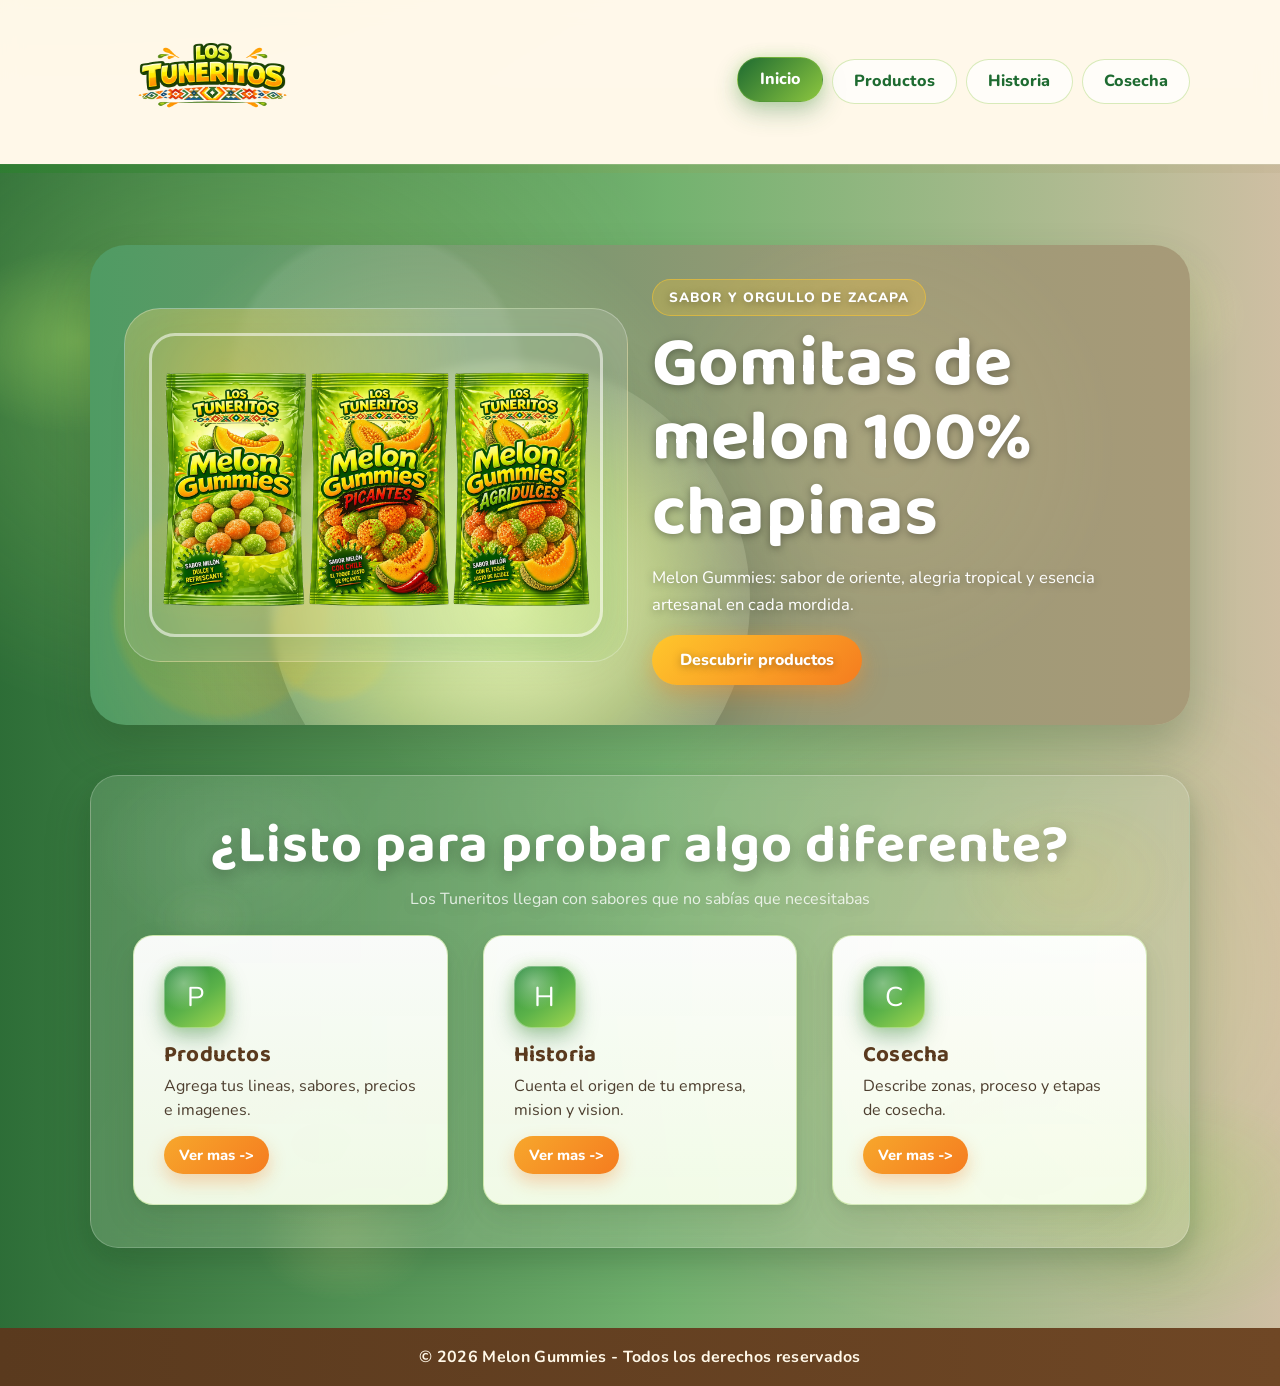
==== PAGINA-PROCESO/INDEX.HTML @ b5bd54cd "Los Tunerito" ====
﻿<!DOCTYPE html>
<html lang="es">
<head>
<meta charset="UTF-8">
<meta name="viewport" content="width=device-width, initial-scale=1.0">
<title>Los Tuneritos | Inicio</title>
<link rel="icon" type="image/png" href="logo.png">
<link rel="preconnect" href="https://fonts.googleapis.com">
<link rel="preconnect" href="https://fonts.gstatic.com" crossorigin>
<link href="https://fonts.googleapis.com/css2?family=Baloo+2:wght@600;700;800&family=Nunito:wght@400;600;700;800&display=swap" rel="stylesheet">
<link rel="stylesheet" href="style.css">
</head>
<body>
<header>
  <div class="container nav">
    <a class="logo-btn" href="INDEX.HTML" aria-label="Ir al inicio">
      <img src="logo.png" alt="Logo Los Tuneritos">
    </a>

    <nav class="menu" aria-label="Navegacion principal">
      <a class="is-active" href="INDEX.HTML">Inicio</a>
      <a href="PRODUCTOS.HTML">Productos</a>
      <a href="HISTORIA.HTML">Historia</a>
      <a href="COSECHA.HTML">Cosecha</a>
    </nav>
  </div>
</header>

<section class="page active" id="inicio">
  <div class="container">
    <div class="hero">
      <div class="hero-img">
        <img src="productosunidos.png" alt="Presentacion del producto">
      </div>

      <div class="hero-content">
        <span class="tagline">Sabor y orgullo de Zacapa</span>
        <h1>Gomitas de melon 100% chapinas</h1>
        <p>Melon Gummies: sabor de oriente, alegria tropical y esencia artesanal en cada mordida.</p>
        <a class="btn" href="PRODUCTOS.HTML">Descubrir productos</a>
      </div>
    </div>

    <div class="quick-wrap">
      <h2 class="quick-title">¿Listo para probar algo diferente?</h2>
      <p class="quick-subtitle">Los Tuneritos llegan con sabores que no sabías que necesitabas</p>

      <div class="quick-grid">
        <a class="quick-card" href="PRODUCTOS.HTML" aria-label="Ir a productos">
          <div class="quick-icon">P</div>
          <h3>Productos</h3>
          <p>Agrega tus lineas, sabores, precios e imagenes.</p>
          <span class="mini-link">Ver mas -></span>
        </a>

        <a class="quick-card" href="HISTORIA.HTML" aria-label="Ir a historia">
          <div class="quick-icon">H</div>
          <h3>Historia</h3>
          <p>Cuenta el origen de tu empresa, mision y vision.</p>
          <span class="mini-link">Ver mas -></span>
        </a>

        <a class="quick-card" href="COSECHA.HTML" aria-label="Ir a cosecha">
          <div class="quick-icon">C</div>
          <h3>Cosecha</h3>
          <p>Describe zonas, proceso y etapas de cosecha.</p>
          <span class="mini-link">Ver mas -></span>
        </a>
      </div>
    </div>
  </div>
</section>

<footer>
  <p>© 2026 Melon Gummies - Todos los derechos reservados</p>
</footer>
<script src="script.js" defer></script>
</body>
</html>
---- PAGINA-PROCESO/style.css ----
* {
  margin: 0;
  padding: 0;
  box-sizing: border-box;
}

:root {
  --verde-melon: #1E6B31;
  --verde-limon: #8CC63F;
  --amarillo-frutal: #FFC72C;
  --naranja-vibrante: #F57C1F;
  --cafe-zacapa: #5A3A1E;
  --crema-calido: #FFF8E8;
  --verde-suave: #D9F2C1;
  --rojo-frutal: #E94E3C;
  --blanco: #FFFFFF;
  --texto-principal: #2F261C;
  --sombra-soft: 0 16px 40px rgba(30, 107, 49, 0.16);
  --sombra-card: 0 10px 24px rgba(90, 58, 30, 0.14);
}

html {
  scroll-behavior: smooth;
}

body {
  min-height: 100vh;
  font-family: "Nunito", "Trebuchet MS", sans-serif;
  color: var(--texto-principal);
  transition: opacity 0.2s ease, transform 0.2s ease;
  background:
    radial-gradient(1200px 500px at 5% -10%, rgba(140, 198, 63, 0.20), transparent 55%),
    radial-gradient(1100px 500px at 95% -20%, rgba(245, 124, 31, 0.20), transparent 55%),
    linear-gradient(180deg, #fffef9 0%, var(--crema-calido) 65%, #fff 100%);
}

body.page-leave {
  opacity: 0.8;
  transform: translateY(5px);
}

.container {
  width: min(1100px, 92%);
  margin: auto;
}

header {
  --scroll-shrink: 0;
  --logo-max: 166px;
  --logo-min: 148px;
  --nav-max: 152px;
  --nav-min: 138px;
  --line-max: 10px;
  --line-min: 7px;
  position: sticky;
  top: 0;
  z-index: 50;
  background: rgba(255, 248, 232, 0.88);
  backdrop-filter: blur(10px);
  border-bottom: 1px solid rgba(30, 107, 49, 0.16);
  transition: background-color 0.5s ease;
}

header::after {
  content: "";
  position: absolute;
  left: 0;
  right: 0;
  bottom: calc(-1 * (var(--line-max) - (var(--line-max) - var(--line-min)) * var(--scroll-shrink)));
  height: calc(var(--line-max) - (var(--line-max) - var(--line-min)) * var(--scroll-shrink));
  background: linear-gradient(90deg, rgba(47, 125, 50, 0.95), rgba(120, 172, 100, 0.78), rgba(199, 183, 152, 0.7));
  pointer-events: none;
  transition: height 0.5s ease, bottom 0.5s ease;
}

.nav {
  min-height: calc(var(--nav-max) - (var(--nav-max) - var(--nav-min)) * var(--scroll-shrink));
  display: flex;
  align-items: center;
  justify-content: space-between;
  gap: clamp(10px, 2vw, 20px);
  transition: min-height 0.5s ease;
}

.logo-btn {
  display: inline-flex;
  align-items: center;
  background: none;
  border: 0;
  cursor: pointer;
  border-radius: 18px;
  transition: transform 0.2s ease;
  text-decoration: none;
}

.logo-btn:hover {
  transform: scale(1.03);
}

.logo-btn img {
  height: calc(var(--logo-max) - (var(--logo-max) - var(--logo-min)) * var(--scroll-shrink));
  border-radius: 14px;
  transition: height 0.5s ease;
}

.menu {
  display: flex;
  align-items: center;
  gap: clamp(6px, 0.7vw, 12px);
  flex-wrap: wrap;
  justify-content: flex-end;
}

.menu button,
.menu a {
  display: inline-block;
  position: relative;
  overflow: hidden;
  border: 0;
  padding:
    calc(0.78rem - 0.10rem * var(--scroll-shrink))
    calc(1.35rem - 0.16rem * var(--scroll-shrink));
  border-radius: 999px;
  cursor: pointer;
  font-weight: 800;
  font-size: calc(1.02rem - 0.08rem * var(--scroll-shrink));
  min-height: calc(2.85rem - 0.30rem * var(--scroll-shrink));
  line-height: 1;
  white-space: nowrap;
  font-family: "Nunito", "Trebuchet MS", sans-serif;
  color: var(--verde-melon);
  background: rgba(255, 255, 255, 0.72);
  border: 1px solid rgba(140, 198, 63, 0.34);
  transition:
    background 0.2s ease,
    color 0.2s ease,
    border-color 0.2s ease,
    box-shadow 0.2s ease,
    transform 0.2s ease,
    padding 0.5s ease,
    font-size 0.5s ease,
    min-height 0.5s ease;
  text-decoration: none;
}

.menu button::after,
.menu a::after {
  content: "";
  position: absolute;
  inset: 0;
  background: linear-gradient(110deg, transparent 20%, rgba(255, 255, 255, 0.34) 45%, transparent 70%);
  opacity: 0;
  transform: translateX(-120%);
  transition: opacity 0.2s ease, transform 0.38s ease;
  pointer-events: none;
}

.menu button:hover,
.menu button.active,
.menu a:hover,
.menu a.is-active {
  color: #fff;
  background: linear-gradient(135deg, var(--verde-melon), var(--verde-limon));
  transform: translateY(-2px);
  box-shadow:
    0 10px 24px rgba(30, 107, 49, 0.30),
    0 0 14px rgba(152, 226, 96, 0.28);
}

.menu button:hover::after,
.menu button.active::after,
.menu a:hover::after,
.menu a.is-active::after {
  opacity: 1;
  transform: translateX(115%);
}

.page {
  --tone-left: rgba(47, 125, 50, 0.95);
  --tone-mid: rgba(102, 172, 92, 0.88);
  --tone-right: rgba(201, 184, 154, 0.9);
  display: none;
  min-height: calc(100vh - 120px);
  padding: clamp(46px, 7vw, 80px) 0;
  position: relative;
  isolation: isolate;
  overflow: hidden;
  background: linear-gradient(90deg, var(--tone-left) 0%, var(--tone-mid) 52%, var(--tone-right) 100%);
}

.page.active {
  display: block;
  animation: fadeIn 0.5s ease;
}

.page::before {
  content: "";
  position: absolute;
  inset: 0;
  z-index: -2;
  background:
    radial-gradient(58vmax 45vmax at 18% 18%, rgba(198, 241, 126, 0.26), transparent 62%),
    radial-gradient(54vmax 44vmax at 78% 70%, rgba(255, 238, 164, 0.22), transparent 64%),
    radial-gradient(38vmax 30vmax at 50% 36%, rgba(255, 255, 255, 0.12), transparent 70%);
}

.page::after {
  content: "";
  position: absolute;
  inset: -8%;
  z-index: -1;
  pointer-events: none;
  background:
    radial-gradient(180px 130px at 12% 20%, rgba(174, 224, 102, 0.42), transparent 72%),
    radial-gradient(140px 100px at 84% 18%, rgba(248, 244, 170, 0.34), transparent 72%),
    radial-gradient(220px 160px at 86% 84%, rgba(153, 209, 88, 0.30), transparent 75%),
    radial-gradient(120px 90px at 30% 86%, rgba(245, 238, 156, 0.26), transparent 76%);
  filter: blur(2px);
  opacity: 0.95;
  animation: bgFloat 16s ease-in-out infinite alternate;
}

#inicio {
  --tone-left: rgba(34, 102, 45, 0.95);
  --tone-mid: rgba(95, 168, 92, 0.88);
  --tone-right: rgba(201, 184, 154, 0.9);
}

#productos {
  --tone-left: rgba(40, 112, 50, 0.95);
  --tone-mid: rgba(110, 180, 98, 0.88);
  --tone-right: rgba(205, 190, 160, 0.9);
}

#historia {
  --tone-left: rgba(43, 108, 52, 0.95);
  --tone-mid: rgba(103, 172, 92, 0.88);
  --tone-right: rgba(201, 184, 154, 0.9);
}

#cosecha {
  --tone-left: rgba(38, 103, 49, 0.95);
  --tone-mid: rgba(99, 168, 89, 0.88);
  --tone-right: rgba(199, 183, 152, 0.9);
}

h1,
h2,
h3 {
  font-family: "Baloo 2", "Segoe UI", sans-serif;
  letter-spacing: 0.2px;
  line-height: 1.06;
}

h1 {
  font-size: clamp(2.35rem, 5.5vw, 4.4rem);
  margin-bottom: 14px;
}

h2 {
  font-size: clamp(1.9rem, 4.5vw, 3rem);
  margin-bottom: 14px;
}

h3 {
  font-size: 1.4rem;
}

.tagline {
  display: inline-block;
  margin-bottom: 12px;
  padding: 8px 16px;
  border-radius: 999px;
  background: rgba(255, 199, 44, 0.25);
  border: 1px solid rgba(255, 199, 44, 0.52);
  color: #fff;
  font-weight: 800;
  text-transform: uppercase;
  font-size: 0.85rem;
  letter-spacing: 0.08em;
}

.hero,
.grid-2,
.quick-grid,
.cards {
  display: grid;
  gap: 24px;
}

.hero,
.grid-2 {
  grid-template-columns: 1fr 1fr;
  align-items: center;
}

.hero {
  position: relative;
  overflow: hidden;
  border-radius: 36px;
  padding: clamp(20px, 4vw, 34px);
  background:
    radial-gradient(circle at 30% 55%, rgba(240, 255, 180, 0.35) 0%, rgba(240, 255, 180, 0.18) 18%, transparent 38%),
    radial-gradient(circle at 18% 78%, rgba(255, 210, 90, 0.18) 0%, transparent 22%),
    radial-gradient(circle at 72% 42%, rgba(255, 235, 170, 0.10) 0%, transparent 28%),
    linear-gradient(90deg, #4f9b63 0%, #7f9870 45%, #9d9a77 70%, #a79a78 100%);
  box-shadow: 0 24px 46px rgba(28, 57, 23, 0.24);
}

.hero::before {
  content: "";
  position: absolute;
  inset: 0;
  z-index: 0;
  pointer-events: none;
  background:
    radial-gradient(circle at 22% 82%, rgba(255, 196, 0, 0.18) 0 6%, transparent 7%),
    radial-gradient(circle at 12% 76%, rgba(255, 196, 0, 0.12) 0 10%, transparent 11%),
    radial-gradient(circle at 26% 28%, rgba(255, 255, 255, 0.08) 0 16%, transparent 17%);
}

.hero::after {
  content: "";
  position: absolute;
  width: clamp(300px, 45vw, 480px);
  height: clamp(300px, 45vw, 480px);
  left: clamp(30px, 15vw, 180px);
  top: clamp(40px, 9vw, 140px);
  z-index: 0;
  border-radius: 50%;
  pointer-events: none;
  filter: blur(0.5px);
  background: radial-gradient(circle, rgba(245, 255, 190, 0.95) 0%, rgba(220, 235, 150, 0.55) 45%, rgba(255, 255, 255, 0.08) 72%, transparent 100%);
  box-shadow: 0 30px 80px rgba(0, 0, 0, 0.15);
}

.hero > * {
  position: relative;
  z-index: 1;
}

.hero-content,
.section-copy {
  color: #fff;
  text-shadow: 0 2px 8px rgba(0, 0, 0, 0.35);
}

.hero-content p,
.section-copy p {
  font-size: clamp(1.02rem, 1.3vw, 1.18rem);
  line-height: 1.62;
}

.hero-img {
  position: relative;
  display: grid;
  place-items: center;
  padding: 24px;
  border-radius: 36px;
  background:
    radial-gradient(circle at 20% 20%, rgba(255, 199, 44, 0.38), transparent 50%),
    radial-gradient(circle at 85% 80%, rgba(140, 198, 63, 0.28), transparent 45%),
    rgba(255, 255, 255, 0.13);
  border: 1px solid rgba(255, 255, 255, 0.28);
  backdrop-filter: blur(4px);
}

.hero-img img {
  width: min(100%, 520px);
  max-height: clamp(320px, 58vh, 620px);
  object-fit: contain;
  object-position: center;
  margin: auto;
  border-radius: 26px;
  display: block;
  box-shadow: var(--sombra-soft);
  border: 3px solid rgba(255, 255, 255, 0.54);
}

.box-img img {
  width: 100%;
  max-width: 460px;
  margin: auto;
  border-radius: 26px;
  display: block;
  box-shadow: var(--sombra-soft);
  border: 3px solid rgba(255, 255, 255, 0.54);
}

.btn {
  display: inline-block;
  position: relative;
  overflow: hidden;
  border: 0;
  border-radius: 999px;
  padding: 14px 28px;
  margin-top: 16px;
  font-family: "Nunito", sans-serif;
  font-size: 1rem;
  font-weight: 800;
  color: #fff;
  cursor: pointer;
  background: linear-gradient(135deg, var(--amarillo-frutal), var(--naranja-vibrante));
  box-shadow:
    0 10px 26px rgba(245, 124, 31, 0.36),
    0 0 14px rgba(255, 191, 68, 0.2);
  transition: transform 0.24s ease, box-shadow 0.24s ease, filter 0.24s ease, background 0.24s ease;
  text-decoration: none;
}

.btn::after {
  content: "";
  position: absolute;
  inset: 0;
  background: linear-gradient(120deg, transparent 25%, rgba(255, 255, 255, 0.30) 50%, transparent 75%);
  opacity: 0;
  transform: translateX(-125%);
  transition: opacity 0.2s ease, transform 0.42s ease;
  pointer-events: none;
}

.btn:hover {
  transform: translateY(-4px) scale(1.015);
  box-shadow:
    0 16px 28px rgba(245, 124, 31, 0.44),
    0 0 20px rgba(255, 189, 72, 0.32);
  filter: saturate(1.12);
}

.btn:hover::after {
  opacity: 1;
  transform: translateX(120%);
}

.quick-wrap {
  position: relative;
  overflow: hidden;
  margin-top: 50px;
  background:
    linear-gradient(120deg, rgba(84, 148, 89, 0.30), rgba(192, 194, 156, 0.24)),
    rgba(255, 255, 255, 0.12);
  border: 1px solid rgba(255, 255, 255, 0.2);
  border-radius: 28px;
  padding: clamp(28px, 4.8vw, 42px);
  backdrop-filter: blur(10px);
  -webkit-backdrop-filter: blur(10px);
  box-shadow:
    0 20px 46px rgba(30, 67, 33, 0.24),
    0 6px 20px rgba(40, 82, 40, 0.12);
}

.quick-wrap::before,
.quick-wrap::after {
  content: "";
  position: absolute;
  inset: 0;
  pointer-events: none;
}

.quick-wrap::before {
  background:
    radial-gradient(210px 145px at 13% 16%, rgba(255, 255, 255, 0.09), transparent 72%),
    radial-gradient(170px 120px at 89% 22%, rgba(255, 206, 82, 0.10), transparent 72%),
    radial-gradient(240px 160px at 86% 83%, rgba(140, 198, 63, 0.09), transparent 74%),
    radial-gradient(180px 120px at 21% 78%, rgba(255, 222, 132, 0.08), transparent 75%);
  opacity: 0.9;
}

.quick-wrap::after {
  inset: -12%;
  filter: blur(1px);
  background:
    radial-gradient(70px 52px at 18% 34%, rgba(245, 255, 195, 0.09), transparent 78%),
    radial-gradient(58px 44px at 70% 74%, rgba(250, 221, 120, 0.09), transparent 80%),
    radial-gradient(50px 38px at 34% 73%, rgba(186, 223, 114, 0.08), transparent 80%);
  opacity: 0.75;
}

.quick-wrap > * {
  position: relative;
  z-index: 1;
}

.quick-title,
.quick-subtitle {
  text-align: center;
  color: #fff;
  text-shadow: 0 5px 16px rgba(0, 0, 0, 0.28);
}

.quick-title {
  font-size: clamp(2.1rem, 4.8vw, 3.35rem);
  letter-spacing: 1px;
  margin-bottom: 12px;
}

.quick-subtitle {
  margin: 0 auto 24px;
  max-width: 630px;
  opacity: 0.8;
  line-height: 1.5;
}

.quick-grid,
.cards {
  grid-template-columns: repeat(auto-fit, minmax(220px, 1fr));
}

.quick-grid {
  gap: clamp(22px, 2.7vw, 36px);
  margin-top: 10px;
}

.quick-card {
  display: block;
  opacity: 0;
  transform: translateY(24px);
  animation: quickCardIn 0.7s cubic-bezier(0.22, 1, 0.36, 1) forwards;
  background: linear-gradient(180deg, rgba(255, 255, 255, 0.96), rgba(248, 255, 237, 0.94));
  border: 1px solid rgba(140, 198, 63, 0.35);
  border-radius: 20px;
  padding: clamp(24px, 2.4vw, 30px);
  box-shadow:
    0 14px 32px rgba(41, 75, 33, 0.12),
    0 3px 10px rgba(50, 84, 42, 0.08);
  cursor: pointer;
  transition:
    transform 0.28s cubic-bezier(0.22, 1, 0.36, 1),
    box-shadow 0.28s ease,
    border-color 0.28s ease,
    filter 0.28s ease,
    background 0.28s ease;
  text-decoration: none;
}

.quick-card:nth-child(1) { animation-delay: 0.08s; }
.quick-card:nth-child(2) { animation-delay: 0.2s; }
.quick-card:nth-child(3) { animation-delay: 0.32s; }

.quick-card:hover,
.quick-card:focus-visible {
  transform: translateY(-8px);
  box-shadow:
    0 24px 40px rgba(30, 95, 42, 0.23),
    0 8px 18px rgba(47, 125, 50, 0.14);
  border-color: rgba(245, 124, 31, 0.45);
  filter: brightness(1.03);
  background: linear-gradient(180deg, rgba(255, 255, 255, 0.99), rgba(252, 255, 240, 0.97));
  outline: none;
}

.quick-icon {
  width: 62px;
  height: 62px;
  border-radius: 18px;
  display: grid;
  place-items: center;
  font-size: 1.7rem;
  margin-bottom: 16px;
  color: #fff;
  background:
    radial-gradient(circle at 32% 28%, rgba(255, 255, 255, 0.34), transparent 44%),
    linear-gradient(145deg, #2a8b3f 0%, #5bb249 54%, #a2d84f 100%);
  box-shadow:
    0 0 0 1px rgba(255, 255, 255, 0.30) inset,
    0 10px 22px rgba(30, 107, 49, 0.34),
    0 0 14px rgba(151, 220, 94, 0.35);
  transition: transform 0.28s ease, box-shadow 0.28s ease, filter 0.28s ease;
}

.quick-card:hover .quick-icon,
.quick-card:focus-visible .quick-icon {
  transform: scale(1.1);
  box-shadow:
    0 0 0 1px rgba(255, 255, 255, 0.40) inset,
    0 14px 26px rgba(30, 107, 49, 0.38),
    0 0 22px rgba(181, 240, 116, 0.44);
  filter: saturate(1.06);
}

.quick-card h3 {
  color: var(--cafe-zacapa);
  margin-bottom: 6px;
}

.quick-card p {
  color: #4d3e2f;
  line-height: 1.52;
  margin-bottom: 14px;
}

.mini-link {
  display: inline-flex;
  align-items: center;
  justify-content: center;
  padding: 9px 15px;
  border-radius: 999px;
  font-weight: 800;
  font-size: 0.92rem;
  color: #fff;
  background: linear-gradient(135deg, #f7a72c, var(--naranja-vibrante));
  box-shadow: 0 8px 18px rgba(245, 124, 31, 0.30);
  transition: transform 0.24s ease, filter 0.24s ease, box-shadow 0.24s ease, background 0.24s ease;
}

.quick-card:hover .mini-link,
.quick-card:focus-visible .mini-link {
  transform: translateY(-2px);
  filter: brightness(1.06);
  box-shadow: 0 12px 20px rgba(245, 124, 31, 0.36);
  background: linear-gradient(135deg, #ffbf44, #ff8e2a);
}

.section-panel {
  position: relative;
  overflow: hidden;
  background:
    linear-gradient(180deg, rgba(255, 248, 232, 0.92), rgba(255, 255, 255, 0.9));
  border: 1px solid rgba(255, 255, 255, 0.22);
  border-radius: 26px;
  padding: clamp(20px, 4vw, 30px);
  box-shadow:
    0 18px 42px rgba(34, 74, 32, 0.16),
    0 5px 16px rgba(59, 94, 45, 0.10);
  backdrop-filter: blur(8px);
  -webkit-backdrop-filter: blur(8px);
}

.section-panel::before {
  content: "";
  position: absolute;
  inset: 0;
  pointer-events: none;
  background:
    radial-gradient(180px 110px at 14% 16%, rgba(255, 255, 255, 0.1), transparent 72%),
    radial-gradient(200px 140px at 88% 82%, rgba(140, 198, 63, 0.08), transparent 74%);
  opacity: 0.8;
}

.section-panel h2 {
  color: var(--verde-melon);
}

.section-panel > p {
  color: #4a3b2a;
  margin-bottom: 18px;
  font-size: 1.02rem;
}

.card {
  display: flex;
  flex-direction: column;
  opacity: 0;
  transform: translateY(20px);
  animation: cardIn 0.66s cubic-bezier(0.22, 1, 0.36, 1) forwards;
  overflow: hidden;
  border-radius: 20px;
  box-shadow:
    0 14px 32px rgba(41, 75, 33, 0.12),
    0 3px 10px rgba(50, 84, 42, 0.08);
  background: linear-gradient(180deg, rgba(255, 255, 255, 0.98), rgba(247, 255, 237, 0.95));
  border: 1px solid rgba(217, 242, 193, 0.9);
  transition: transform 0.28s ease, box-shadow 0.28s ease, filter 0.28s ease, background 0.28s ease;
}

.card:hover {
  transform: translateY(-8px);
  box-shadow:
    0 24px 40px rgba(30, 95, 42, 0.20),
    0 8px 18px rgba(47, 125, 50, 0.12);
  filter: brightness(1.02);
  background: linear-gradient(180deg, rgba(255, 255, 255, 1), rgba(252, 255, 240, 0.98));
}

.cards .card:nth-child(1) { animation-delay: 0.05s; }
.cards .card:nth-child(2) { animation-delay: 0.16s; }
.cards .card:nth-child(3) { animation-delay: 0.28s; }

.card img {
  width: 100%;
  height: 250px;
  object-fit: contain;
  object-position: center;
  padding: 14px 14px 0;
  background: #fff;
}

.card img.product-pack {
  transform: scale(var(--pack-scale, 1));
  transform-origin: center center;
}

.txt {
  padding: 18px;
}

.txt h3 {
  color: var(--verde-melon);
  margin-bottom: 6px;
}

.txt p {
  color: #5a4733;
}

.nav-buttons {
  display: flex;
  justify-content: center;
  gap: 14px;
  flex-wrap: wrap;
  margin-top: 28px;
}

.video-box {
  background:
    linear-gradient(180deg, rgba(255, 255, 255, 0.95), rgba(255, 248, 232, 0.92));
  padding: clamp(20px, 4vw, 30px);
  border-radius: 26px;
  border: 1px solid rgba(255, 255, 255, 0.22);
  box-shadow:
    0 16px 34px rgba(37, 72, 31, 0.14),
    0 4px 14px rgba(63, 93, 44, 0.1);
  backdrop-filter: blur(8px);
  -webkit-backdrop-filter: blur(8px);
  transition: transform 0.28s ease, box-shadow 0.28s ease;
}

.video-box:hover {
  transform: translateY(-4px);
  box-shadow:
    0 22px 38px rgba(33, 74, 31, 0.18),
    0 8px 18px rgba(61, 102, 44, 0.12);
}

.video-box p {
  color: #4e3f2f;
  margin-bottom: 16px;
  line-height: 1.55;
}

.video-box h2 {
  color: var(--verde-melon);
  font-size: clamp(1.5rem, 3vw, 2rem);
  margin-top: 14px;
}

video {
  border-radius: 18px;
  border: 2px solid rgba(140, 198, 63, 0.35);
  margin-bottom: 8px;
}

footer {
  background: linear-gradient(90deg, var(--cafe-zacapa), #6f4725);
  color: #fff8e8;
  text-align: center;
  padding: 18px;
  font-weight: 700;
  letter-spacing: 0.02em;
}

@keyframes fadeIn {
  from {
    opacity: 0;
    transform: translateY(8px);
  }
  to {
    opacity: 1;
    transform: translateY(0);
  }
}

@media (max-width: 900px) {
  header {
    --logo-max: 136px;
    --logo-min: 122px;
    --nav-max: 142px;
    --nav-min: 128px;
    --line-max: 9px;
    --line-min: 6px;
  }

  .page {
    min-height: calc(100vh - 100px);
  }

  .hero,
  .grid-2 {
    grid-template-columns: 1fr;
    text-align: center;
  }

  .hero {
    padding: 20px;
  }

  .hero-img img {
    max-height: 420px;
  }

  .hero::after {
    width: 320px;
    height: 320px;
    left: 50%;
    top: 22%;
    transform: translateX(-50%);
  }

  .quick-icon {
    margin-inline: auto;
  }

  .menu {
    justify-content: center;
  }

  .nav {
    flex-direction: column;
    justify-content: center;
    gap: 12px;
    padding: 10px 0 16px;
  }
}

@keyframes quickCardIn {
  from {
    opacity: 0;
    transform: translateY(22px);
  }
  to {
    opacity: 1;
    transform: translateY(0);
  }
}

@keyframes cardIn {
  from {
    opacity: 0;
    transform: translateY(18px);
  }
  to {
    opacity: 1;
    transform: translateY(0);
  }
}

@media (min-width: 901px) and (max-width: 1200px) {
  header {
    --logo-max: 152px;
    --logo-min: 136px;
    --nav-max: 148px;
    --nav-min: 132px;
    --line-max: 9px;
    --line-min: 6px;
  }

  .menu {
    justify-content: center;
  }
}

@keyframes bgFloat {
  0% {
    transform: translate3d(0, 0, 0) scale(1);
  }
  50% {
    transform: translate3d(-1.5%, -1%, 0) scale(1.02);
  }
  100% {
    transform: translate3d(1.5%, 1%, 0) scale(1.01);
  }
}

@media (prefers-reduced-motion: reduce) {
  .page::after {
    animation: none;
  }

  .quick-card {
    animation: none;
    opacity: 1;
    transform: none;
  }

  .card {
    animation: none;
    opacity: 1;
    transform: none;
  }
}

@media (max-width: 520px) {
  .menu button,
  .menu a {
    width: 100%;
    text-align: center;
  }

  .btn {
    width: 100%;
  }

  .card img {
    height: 220px;
    padding: 10px 10px 0;
  }
}
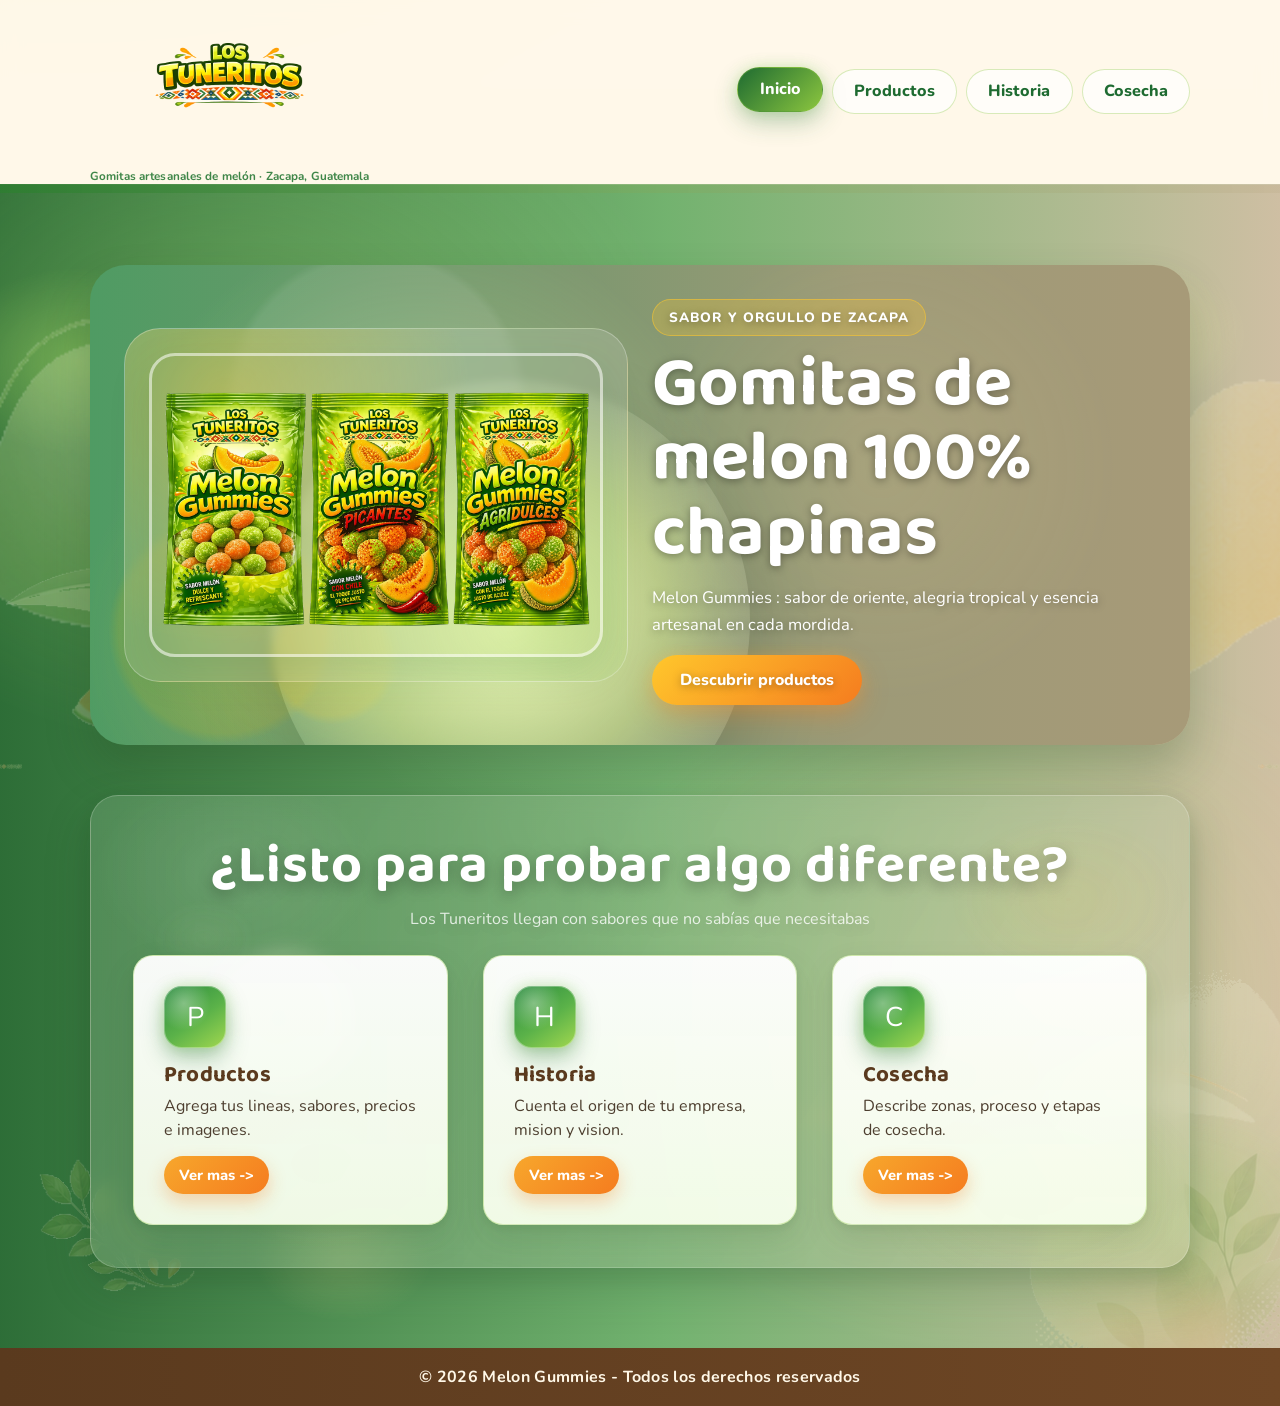
==== commit 9b877116: "Rediseño visual global con decoraciones recortadas y animaciones suaves" ====
--- a/PAGINA-PROCESO/INDEX.HTML
+++ b/PAGINA-PROCESO/INDEX.HTML
@@ -13,9 +13,12 @@
 <body>
 <header>
   <div class="container nav">
-    <a class="logo-btn" href="INDEX.HTML" aria-label="Ir al inicio">
-      <img src="logo.png" alt="Logo Los Tuneritos">
-    </a>
+    <div class="logo-stack">
+      <a class="logo-btn" href="INDEX.HTML" aria-label="Ir al inicio">
+        <img src="logo.png" alt="Logo Los Tuneritos">
+      </a>
+      <p class="logo-microcopy">Gomitas artesanales de melón · Zacapa, Guatemala</p>
+    </div>
 
     <nav class="menu" aria-label="Navegacion principal">
       <a class="is-active" href="INDEX.HTML">Inicio</a>
@@ -27,6 +30,21 @@
 </header>
 
 <section class="page active" id="inicio">
+  <div class="historia-bg" aria-hidden="true">
+    <span class="bg-blob blob-left" data-parallax="-0.18"></span>
+    <span class="bg-blob blob-right" data-parallax="0.14"></span>
+    <span class="bg-circle circle-one" data-parallax="-0.1"></span>
+    <span class="bg-circle circle-two" data-parallax="0.08"></span>
+    <span class="bg-melon melon-one" data-parallax="0.06"></span>
+    <span class="bg-melon melon-two" data-parallax="-0.05"></span>
+    <span class="bg-leaf leaf-one" data-parallax="0.1"></span>
+    <span class="bg-leaf leaf-two" data-parallax="-0.08"></span>
+    <span class="bg-curve curve-one"></span>
+    <span class="bg-curve curve-two"></span>
+    <span class="bg-textile textile-left"></span>
+    <span class="bg-textile textile-right"></span>
+  </div>
+
   <div class="container">
     <div class="hero">
       <div class="hero-img">
@@ -36,7 +54,7 @@
       <div class="hero-content">
         <span class="tagline">Sabor y orgullo de Zacapa</span>
         <h1>Gomitas de melon 100% chapinas</h1>
-        <p>Melon Gummies: sabor de oriente, alegria tropical y esencia artesanal en cada mordida.</p>
+        <p>Melon Gummies : sabor de oriente, alegria tropical y esencia artesanal en cada mordida.</p>
         <a class="btn" href="PRODUCTOS.HTML">Descubrir productos</a>
       </div>
     </div>
--- a/PAGINA-PROCESO/style.css
+++ b/PAGINA-PROCESO/style.css
@@ -80,6 +80,23 @@
   justify-content: space-between;
   gap: clamp(10px, 2vw, 20px);
   transition: min-height 0.5s ease;
+}
+
+.logo-stack {
+  display: inline-flex;
+  flex-direction: column;
+  align-items: center;
+  gap: 4px;
+}
+
+.logo-microcopy {
+  display: inline-block;
+  color: rgba(47, 125, 59, 0.92);
+  font-weight: 700;
+  font-size: clamp(0.73rem, 0.9vw, 0.85rem);
+  letter-spacing: 0.01em;
+  text-align: center;
+  text-wrap: balance;
 }
 
 .logo-btn {
@@ -244,6 +261,55 @@
   --tone-right: rgba(199, 183, 152, 0.9);
 }
 
+/* Historia page: integrated header + organic background */
+.historia-page header {
+  background:
+    linear-gradient(180deg, rgba(255, 248, 232, 0.96) 0%, rgba(241, 250, 225, 0.86) 100%);
+  border-bottom-color: rgba(47, 125, 59, 0.2);
+}
+
+.historia-page header::after {
+  height: 4px;
+  bottom: -4px;
+  background:
+    repeating-linear-gradient(
+      90deg,
+      rgba(47, 125, 59, 0.8) 0 18px,
+      rgba(242, 140, 40, 0.7) 18px 32px,
+      rgba(246, 200, 95, 0.8) 32px 44px,
+      rgba(61, 109, 176, 0.65) 44px 54px,
+      rgba(216, 77, 62, 0.62) 54px 64px
+    );
+  opacity: 0.72;
+}
+
+.historia-page #historia {
+  --tone-left: rgba(47, 125, 59, 0.95);
+  --tone-mid: rgba(88, 168, 75, 0.9);
+  --tone-right: rgba(169, 217, 142, 0.72);
+  padding-top: clamp(52px, 7vw, 86px);
+}
+
+.historia-page #historia::before {
+  background:
+    radial-gradient(640px 420px at 10% 12%, rgba(169, 217, 142, 0.42), transparent 64%),
+    radial-gradient(540px 360px at 92% 34%, rgba(242, 140, 40, 0.18), transparent 68%),
+    radial-gradient(190px 190px at 82% 17%, rgba(255, 255, 255, 0.18), transparent 67%),
+    radial-gradient(130px 130px at 24% 72%, rgba(246, 200, 95, 0.16), transparent 68%),
+    radial-gradient(92px 92px at 74% 64%, rgba(255, 255, 255, 0.11), transparent 70%);
+}
+
+.historia-page #historia::after {
+  inset: -2% -4%;
+  opacity: 0.72;
+  background:
+    radial-gradient(320px 190px at 16% 14%, rgba(255, 255, 255, 0.12), transparent 72%),
+    radial-gradient(200px 125px at 86% 28%, rgba(255, 240, 190, 0.13), transparent 74%),
+    radial-gradient(170px 110px at 8% 76%, rgba(245, 255, 210, 0.1), transparent 75%),
+    radial-gradient(150px 100px at 94% 84%, rgba(255, 239, 184, 0.1), transparent 75%);
+  filter: blur(1px);
+}
+
 h1,
 h2,
 h3 {
@@ -349,6 +415,304 @@
 .section-copy p {
   font-size: clamp(1.02rem, 1.3vw, 1.18rem);
   line-height: 1.62;
+}
+
+.historia-section {
+  --h-verde-dark: #2f7d3b;
+  --h-verde-mid: #58a84b;
+  --h-verde-soft: #a9d98e;
+  --h-naranja: #f28c28;
+  --h-amarillo: #f6c85f;
+  --h-crema: #fff8e8;
+  background:
+    linear-gradient(125deg, rgba(47, 125, 59, 0.96) 0%, rgba(88, 168, 75, 0.92) 48%, rgba(169, 217, 142, 0.78) 78%, rgba(255, 248, 232, 0.62) 100%);
+}
+
+.historia-shell {
+  position: relative;
+  display: grid;
+  grid-template-columns: minmax(0, 2.2fr) minmax(280px, 1fr);
+  gap: clamp(18px, 2.4vw, 32px);
+  align-items: start;
+}
+
+.historia-main {
+  position: relative;
+  z-index: 2;
+  padding: clamp(24px, 3vw, 38px);
+  border-radius: 28px;
+  background: linear-gradient(180deg, rgba(255, 255, 255, 0.16), rgba(255, 255, 255, 0.12));
+  border: 1px solid rgba(255, 255, 255, 0.26);
+  backdrop-filter: blur(6px);
+  box-shadow:
+    0 16px 32px rgba(25, 65, 33, 0.18),
+    inset 0 1px 0 rgba(255, 255, 255, 0.24);
+}
+
+.historia-main h2 {
+  font-size: clamp(2.2rem, 4.4vw, 3.4rem);
+  margin-bottom: 18px;
+  text-shadow: 0 4px 14px rgba(18, 52, 27, 0.26);
+}
+
+.historia-copy-flow {
+  column-count: 2;
+  column-gap: clamp(18px, 2.3vw, 30px);
+}
+
+.historia-copy-flow p {
+  break-inside: avoid;
+  margin: 0 0 14px;
+  color: rgba(247, 255, 240, 0.97);
+  font-size: clamp(1rem, 1.2vw, 1.09rem);
+  line-height: 1.72;
+  text-wrap: pretty;
+}
+
+.historia-brand {
+  position: sticky;
+  top: calc(var(--nav-max) + 24px);
+  z-index: 2;
+}
+
+.historia-brand-media {
+  padding: clamp(14px, 1.8vw, 22px);
+  border-radius: 26px;
+  background:
+    radial-gradient(circle at 22% 16%, rgba(246, 200, 95, 0.25), transparent 54%),
+    radial-gradient(circle at 84% 76%, rgba(169, 217, 142, 0.24), transparent 52%),
+    linear-gradient(180deg, rgba(255, 255, 255, 0.18), rgba(255, 255, 255, 0.12));
+  border: 1px solid rgba(255, 255, 255, 0.34);
+  box-shadow: 0 16px 34px rgba(20, 58, 30, 0.2);
+}
+
+.historia-brand-media img {
+  width: 100%;
+  max-width: 460px;
+  margin: auto;
+  display: block;
+  border-radius: 22px;
+  border: 2px solid rgba(255, 255, 255, 0.46);
+  box-shadow: 0 10px 24px rgba(20, 57, 31, 0.2);
+}
+
+.historia-pillars-grid {
+  grid-column: 1 / -1;
+  display: grid;
+  grid-template-columns: repeat(3, minmax(0, 1fr));
+  gap: clamp(14px, 1.8vw, 22px);
+}
+
+.historia-pillars-grid .pillar {
+  border-radius: 18px;
+  padding: clamp(15px, 1.8vw, 20px);
+  background: linear-gradient(180deg, rgba(255, 250, 232, 0.95), rgba(255, 255, 255, 0.9));
+  border: 1px solid rgba(246, 200, 95, 0.45);
+  box-shadow: 0 12px 24px rgba(28, 72, 38, 0.12);
+}
+
+.historia-pillars-grid .pillar h3 {
+  color: #2f7d3b;
+  margin-bottom: 7px;
+  font-size: 1.24rem;
+}
+
+.historia-pillars-grid .pillar p {
+  color: #3d3428;
+  font-size: 0.97rem;
+  line-height: 1.56;
+}
+
+.historia-nav {
+  margin-top: clamp(8px, 1.2vw, 14px);
+}
+
+/* Decorative layers */
+.historia-bg {
+  position: absolute;
+  inset: 0;
+  pointer-events: none;
+  overflow: hidden;
+}
+
+.historia-bg::before,
+.historia-bg::after {
+  content: "";
+  position: absolute;
+  pointer-events: none;
+  background-repeat: no-repeat;
+  background-size: contain;
+  background-position: center;
+}
+
+.historia-bg::before {
+  width: clamp(170px, 22vw, 300px);
+  height: clamp(260px, 34vw, 430px);
+  right: -26px;
+  bottom: -44px;
+  opacity: 0.2;
+  background-image: url("decoracion_recortes_principales/forma_059.png");
+}
+
+.historia-bg::after {
+  width: clamp(90px, 13vw, 170px);
+  height: clamp(90px, 13vw, 170px);
+  left: clamp(8px, 3vw, 34px);
+  bottom: clamp(10px, 5vh, 42px);
+  opacity: 0.26;
+  background-image: url("decoracion_recortes_principales/forma_152.png");
+}
+
+.historia-bg span {
+  position: absolute;
+  will-change: transform;
+  transform: translate3d(var(--parallax-x, 0), var(--parallax-y, 0), 0) rotate(var(--ornament-rotate, 0deg));
+  background-repeat: no-repeat;
+  background-position: center;
+  background-size: contain;
+}
+
+.bg-blob {
+  opacity: 0.28;
+  filter: saturate(1.05);
+}
+
+.blob-left {
+  width: clamp(260px, 36vw, 460px);
+  height: clamp(220px, 32vw, 390px);
+  top: clamp(40px, 10vh, 120px);
+  left: clamp(-90px, -6vw, -24px);
+  background-image: url("decoracion_recortes_principales/forma_001.png");
+}
+
+.blob-right {
+  width: clamp(260px, 32vw, 410px);
+  height: clamp(220px, 28vw, 340px);
+  right: clamp(-100px, -8vw, -20px);
+  top: clamp(120px, 20vh, 220px);
+  background-image: url("decoracion_recortes_principales/forma_004.png");
+  opacity: 0.24;
+}
+
+.bg-circle {
+  opacity: 0.42;
+}
+
+.circle-one {
+  width: clamp(100px, 12vw, 160px);
+  height: clamp(100px, 12vw, 160px);
+  left: 16%;
+  bottom: 22%;
+  background-image: url("decoracion_recortes_principales/forma_009.png");
+}
+
+.circle-two {
+  width: clamp(100px, 11vw, 170px);
+  height: clamp(100px, 11vw, 170px);
+  right: 26%;
+  top: 16%;
+  background-image: url("decoracion_recortes_principales/forma_010.png");
+  opacity: 0.34;
+}
+
+.bg-melon {
+  opacity: 0.2;
+}
+
+.melon-one {
+  width: clamp(140px, 18vw, 230px);
+  height: clamp(70px, 9vw, 120px);
+  top: 68%;
+  right: 7%;
+  background-image: url("decoracion_recortes_principales/forma_041.png");
+  --ornament-rotate: -6deg;
+}
+
+.melon-two {
+  width: clamp(52px, 7vw, 92px);
+  height: clamp(52px, 7vw, 92px);
+  top: 40%;
+  left: 5%;
+  background-image: url("decoracion_recortes_principales/forma_097.png");
+  opacity: 0.28;
+}
+
+.bg-leaf {
+  opacity: 0.28;
+}
+
+.leaf-one {
+  width: clamp(100px, 13vw, 160px);
+  height: clamp(95px, 12vw, 150px);
+  right: 17%;
+  bottom: 18%;
+  background-image: url("decoracion_recortes_principales/forma_043.png");
+  --ornament-rotate: -18deg;
+}
+
+.leaf-two {
+  width: clamp(105px, 13vw, 170px);
+  height: clamp(95px, 12vw, 150px);
+  left: 26%;
+  top: 18%;
+  background-image: url("decoracion_recortes_principales/forma_044.png");
+  --ornament-rotate: 26deg;
+}
+
+.bg-curve {
+  opacity: 0.22;
+}
+
+.curve-one {
+  width: clamp(420px, 56vw, 760px);
+  height: clamp(72px, 9vw, 130px);
+  left: 0;
+  top: 30%;
+  background-image: url("decoracion_recortes_principales/forma_030.png");
+  --ornament-rotate: 0deg;
+}
+
+.curve-two {
+  width: clamp(300px, 42vw, 560px);
+  height: clamp(50px, 6.8vw, 96px);
+  right: 2%;
+  top: 74%;
+  background-image: url("decoracion_recortes_principales/forma_037.png");
+  --ornament-rotate: 0deg;
+  opacity: 0.2;
+}
+
+.bg-textile {
+  top: 0;
+  bottom: 0;
+  width: 22px;
+  opacity: 0.32;
+  background-image: url("decoracion_recortes_principales/forma_082.png");
+  background-repeat: repeat-y;
+  background-size: 110px 34px;
+}
+
+.textile-left {
+  left: 0;
+  background-position: center top;
+}
+
+.textile-right {
+  right: 0;
+  background-position: center 12px;
+  opacity: 0.26;
+}
+
+.reveal-on-scroll {
+  opacity: 0;
+  transform: translateY(24px);
+  transition: opacity 0.62s ease, transform 0.62s ease;
+  transition-delay: var(--reveal-delay, 0ms);
+}
+
+.reveal-on-scroll.is-visible {
+  opacity: 1;
+  transform: translateY(0);
 }
 
 .hero-img {
@@ -820,6 +1184,43 @@
     gap: 12px;
     padding: 10px 0 16px;
   }
+
+  .logo-stack {
+    width: 100%;
+  }
+
+  .logo-microcopy {
+    max-width: 96%;
+    font-size: 0.75rem;
+  }
+
+  .historia-shell {
+    grid-template-columns: 1fr;
+    gap: 16px;
+  }
+
+  .historia-copy-flow {
+    column-count: 1;
+  }
+
+  .historia-brand {
+    position: static;
+    order: 2;
+  }
+
+  .historia-pillars-grid {
+    grid-template-columns: repeat(2, minmax(0, 1fr));
+    order: 3;
+  }
+
+  .historia-nav {
+    order: 4;
+  }
+
+  .bg-textile {
+    width: 12px;
+    opacity: 0.2;
+  }
 }
 
 @keyframes quickCardIn {
@@ -904,4 +1305,25 @@
     height: 220px;
     padding: 10px 10px 0;
   }
-}
+
+  .logo-microcopy {
+    font-size: 0.71rem;
+  }
+
+  .historia-pillars-grid {
+    grid-template-columns: 1fr;
+  }
+
+  .historia-main {
+    padding: 18px 16px;
+  }
+
+  .historia-main h2 {
+    font-size: clamp(1.9rem, 8vw, 2.4rem);
+  }
+
+  .bg-textile,
+  .bg-curve {
+    display: none;
+  }
+}
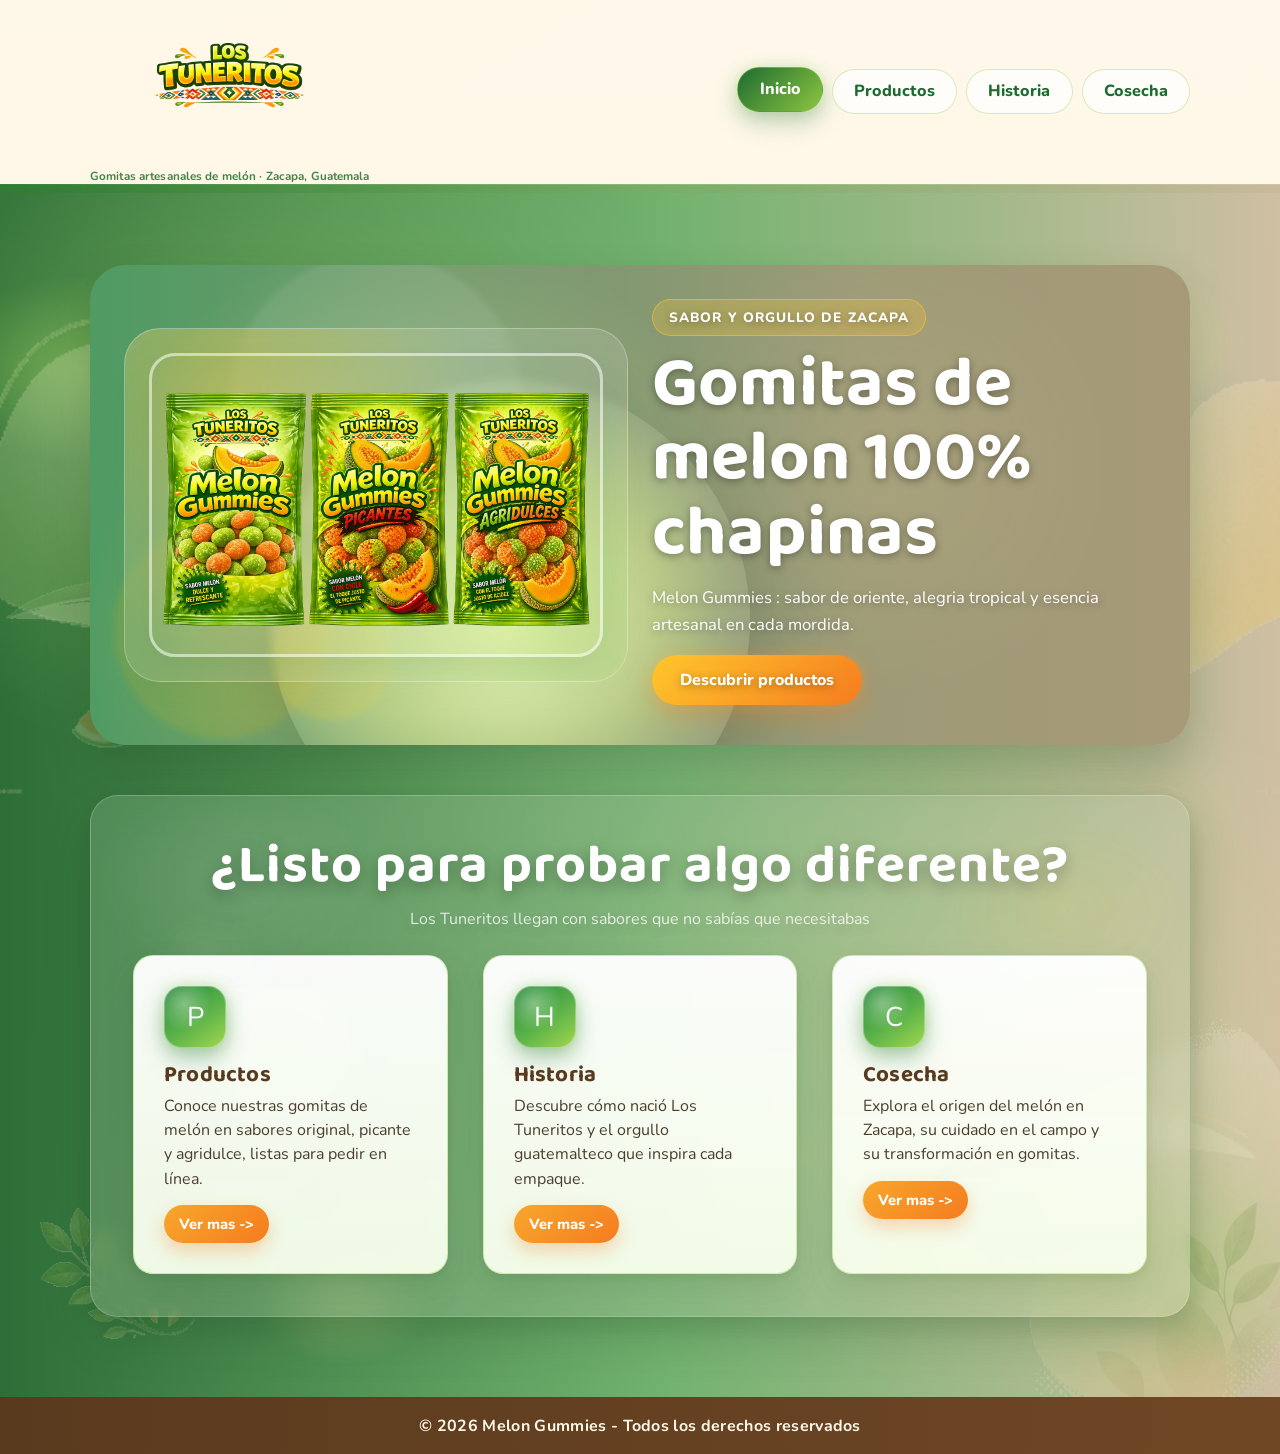
==== commit 70d98b65: "Limpiar pedido enviado y mejorar descripciones de inicio" ====
--- a/PAGINA-PROCESO/INDEX.HTML
+++ b/PAGINA-PROCESO/INDEX.HTML
@@ -67,21 +67,21 @@
         <a class="quick-card" href="PRODUCTOS.HTML" aria-label="Ir a productos">
           <div class="quick-icon">P</div>
           <h3>Productos</h3>
-          <p>Agrega tus lineas, sabores, precios e imagenes.</p>
+          <p>Conoce nuestras gomitas de melón en sabores original, picante y agridulce, listas para pedir en línea.</p>
           <span class="mini-link">Ver mas -></span>
         </a>
 
         <a class="quick-card" href="HISTORIA.HTML" aria-label="Ir a historia">
           <div class="quick-icon">H</div>
           <h3>Historia</h3>
-          <p>Cuenta el origen de tu empresa, mision y vision.</p>
+          <p>Descubre cómo nació Los Tuneritos y el orgullo guatemalteco que inspira cada empaque.</p>
           <span class="mini-link">Ver mas -></span>
         </a>
 
         <a class="quick-card" href="COSECHA.HTML" aria-label="Ir a cosecha">
           <div class="quick-icon">C</div>
           <h3>Cosecha</h3>
-          <p>Describe zonas, proceso y etapas de cosecha.</p>
+          <p>Explora el origen del melón en Zacapa, su cuidado en el campo y su transformación en gomitas.</p>
           <span class="mini-link">Ver mas -></span>
         </a>
       </div>
--- a/PAGINA-PROCESO/style.css
+++ b/PAGINA-PROCESO/style.css
@@ -1011,6 +1011,425 @@
   font-size: 1.02rem;
 }
 
+.section-heading-row {
+  display: flex;
+  align-items: center;
+  justify-content: space-between;
+  gap: 12px;
+  flex-wrap: wrap;
+}
+
+.order-counter-pill {
+  display: inline-flex;
+  align-items: center;
+  justify-content: center;
+  border-radius: 999px;
+  padding: 8px 14px;
+  font-weight: 800;
+  font-size: 0.9rem;
+  color: #255e2f;
+  background: linear-gradient(135deg, rgba(255, 244, 198, 0.95), rgba(217, 242, 193, 0.95));
+  border: 1px solid rgba(140, 198, 63, 0.5);
+  box-shadow: 0 8px 20px rgba(45, 90, 43, 0.12);
+}
+
+.product-cards {
+  margin-top: 14px;
+}
+
+.product-card {
+  position: relative;
+}
+
+.price-badge {
+  position: absolute;
+  top: 12px;
+  right: 12px;
+  z-index: 2;
+  border-radius: 999px;
+  padding: 7px 12px;
+  color: #fff;
+  font-size: 0.9rem;
+  font-weight: 800;
+  letter-spacing: 0.02em;
+  background: linear-gradient(135deg, #f7ac2e, #ef7f1c);
+  box-shadow: 0 10px 18px rgba(231, 131, 27, 0.35);
+}
+
+.product-card-actions {
+  margin-top: auto;
+  padding: 0 18px 18px;
+}
+
+.btn-order {
+  width: 100%;
+  margin-top: 0;
+  text-align: center;
+  padding: 12px 18px;
+  font-size: 0.96rem;
+}
+
+.order-panel {
+  margin-top: clamp(24px, 4vw, 34px);
+  border-radius: 24px;
+  padding: clamp(18px, 3vw, 26px);
+  border: 1px solid rgba(140, 198, 63, 0.34);
+  background:
+    radial-gradient(180px 120px at 14% 16%, rgba(255, 255, 255, 0.22), transparent 72%),
+    radial-gradient(220px 140px at 82% 80%, rgba(245, 124, 31, 0.1), transparent 74%),
+    linear-gradient(180deg, rgba(255, 253, 245, 0.95), rgba(251, 255, 244, 0.94));
+  box-shadow:
+    0 16px 30px rgba(38, 80, 35, 0.12),
+    inset 0 1px 0 rgba(255, 255, 255, 0.68);
+}
+
+.order-panel-head h3 {
+  color: var(--verde-melon);
+  margin-bottom: 6px;
+  font-size: clamp(1.45rem, 2.6vw, 1.9rem);
+}
+
+.order-panel-head p {
+  color: #4e3f2f;
+  line-height: 1.52;
+}
+
+.order-grid {
+  margin-top: 16px;
+  display: grid;
+  grid-template-columns: minmax(0, 1.35fr) minmax(250px, 0.9fr);
+  gap: 18px;
+  align-items: start;
+}
+
+.order-items-wrap {
+  border-radius: 18px;
+  padding: 14px;
+  background: rgba(255, 255, 255, 0.78);
+  border: 1px solid rgba(140, 198, 63, 0.24);
+}
+
+.pedido-empty {
+  color: #5d4a36;
+  font-weight: 700;
+}
+
+.pedido-items {
+  list-style: none;
+  display: grid;
+  gap: 12px;
+}
+
+.pedido-item {
+  display: grid;
+  grid-template-columns: minmax(0, 1fr) auto;
+  gap: 12px;
+  align-items: center;
+  border-radius: 14px;
+  border: 1px solid rgba(140, 198, 63, 0.28);
+  padding: 12px;
+  background: linear-gradient(180deg, rgba(255, 255, 255, 0.96), rgba(246, 255, 235, 0.94));
+}
+
+.pedido-item-main h5 {
+  margin: 0 0 4px;
+  font-size: 1.02rem;
+  color: #2a6c38;
+}
+
+.pedido-item-main p {
+  margin: 0;
+  color: #5d4a36;
+  font-size: 0.92rem;
+}
+
+.pedido-item-actions {
+  display: flex;
+  align-items: center;
+  justify-content: flex-end;
+  gap: 10px;
+  flex-wrap: wrap;
+}
+
+.qty-controls {
+  display: inline-flex;
+  align-items: center;
+  border-radius: 999px;
+  border: 1px solid rgba(138, 182, 86, 0.45);
+  background: rgba(255, 255, 255, 0.92);
+  overflow: hidden;
+}
+
+.qty-btn {
+  width: 34px;
+  height: 34px;
+  border: 0;
+  cursor: pointer;
+  font-size: 1.15rem;
+  font-weight: 800;
+  color: #2f7d3b;
+  background: linear-gradient(180deg, rgba(241, 255, 218, 0.9), rgba(225, 248, 187, 0.9));
+  transition: filter 0.2s ease, background 0.2s ease;
+}
+
+.qty-btn:hover {
+  filter: brightness(1.06);
+}
+
+.qty-value {
+  min-width: 34px;
+  text-align: center;
+  font-weight: 800;
+  color: #325d2f;
+}
+
+.item-remove-btn {
+  border: 0;
+  border-radius: 999px;
+  padding: 8px 14px;
+  cursor: pointer;
+  font-family: "Nunito", sans-serif;
+  font-size: 0.86rem;
+  font-weight: 800;
+  color: #fff;
+  background: linear-gradient(135deg, #f29b39, #dd6f28);
+  box-shadow: 0 8px 14px rgba(209, 110, 30, 0.26);
+}
+
+.order-summary {
+  border-radius: 18px;
+  padding: 16px;
+  background: linear-gradient(180deg, rgba(255, 255, 255, 0.95), rgba(255, 249, 233, 0.95));
+  border: 1px solid rgba(245, 124, 31, 0.2);
+  box-shadow: 0 10px 20px rgba(38, 80, 35, 0.1);
+}
+
+.order-summary h4 {
+  color: var(--verde-melon);
+  margin-bottom: 10px;
+}
+
+.summary-row {
+  display: flex;
+  justify-content: space-between;
+  align-items: center;
+  gap: 8px;
+  padding: 8px 0;
+  color: #503f2d;
+  border-bottom: 1px dashed rgba(107, 149, 82, 0.35);
+}
+
+.summary-row:last-of-type {
+  margin-bottom: 10px;
+}
+
+.whatsapp-btn {
+  width: 100%;
+  text-align: center;
+  margin-top: 8px;
+}
+
+.whatsapp-btn.disabled {
+  pointer-events: none;
+  opacity: 0.5;
+  filter: grayscale(0.15);
+}
+
+.order-note {
+  margin-top: 10px;
+  color: #5f4a35;
+  font-size: 0.84rem;
+  line-height: 1.45;
+}
+
+.historia-main {
+  display: grid;
+  gap: 18px;
+}
+
+.historia-intro {
+  color: rgba(248, 255, 242, 0.96);
+  font-size: clamp(1rem, 1.2vw, 1.1rem);
+  line-height: 1.62;
+}
+
+.historia-highlight-grid {
+  display: grid;
+  grid-template-columns: repeat(3, minmax(0, 1fr));
+  gap: 12px;
+}
+
+.historia-highlight {
+  border-radius: 16px;
+  padding: 14px;
+  border: 1px solid rgba(255, 255, 255, 0.26);
+  background: linear-gradient(180deg, rgba(255, 255, 255, 0.18), rgba(255, 255, 255, 0.1));
+}
+
+.historia-highlight h3 {
+  color: #fff8d8;
+  margin-bottom: 6px;
+  font-size: 1.12rem;
+}
+
+.historia-highlight p {
+  color: rgba(248, 255, 242, 0.96);
+  font-size: 0.93rem;
+  line-height: 1.52;
+}
+
+.historia-copy-grid {
+  display: grid;
+  grid-template-columns: repeat(2, minmax(0, 1fr));
+  gap: 12px;
+}
+
+.historia-copy-card {
+  border-radius: 16px;
+  padding: 14px;
+  border: 1px solid rgba(255, 255, 255, 0.24);
+  background: linear-gradient(180deg, rgba(255, 255, 255, 0.15), rgba(255, 255, 255, 0.08));
+}
+
+.historia-copy-card h3 {
+  color: #fff4c0;
+  font-size: 1.15rem;
+  margin-bottom: 6px;
+}
+
+.historia-copy-card p {
+  color: rgba(248, 255, 242, 0.96);
+  line-height: 1.6;
+  font-size: 0.95rem;
+}
+
+.team-section {
+  grid-column: 1 / -1;
+  border-radius: 22px;
+  padding: clamp(18px, 2.5vw, 26px);
+  border: 1px solid rgba(255, 255, 255, 0.3);
+  background: linear-gradient(180deg, rgba(255, 255, 255, 0.88), rgba(255, 249, 229, 0.9));
+  box-shadow: 0 16px 30px rgba(30, 72, 40, 0.14);
+}
+
+.team-head h3 {
+  color: #2f7d3b;
+  font-size: clamp(1.5rem, 2.8vw, 2rem);
+  margin-bottom: 6px;
+}
+
+.team-head p {
+  color: #564431;
+  margin-bottom: 14px;
+}
+
+.team-grid {
+  display: grid;
+  grid-template-columns: repeat(4, minmax(0, 1fr));
+  gap: 14px;
+}
+
+.team-card {
+  border-radius: 16px;
+  padding: 12px;
+  border: 1px solid rgba(140, 198, 63, 0.32);
+  background: linear-gradient(180deg, rgba(255, 255, 255, 0.98), rgba(246, 255, 236, 0.95));
+  text-align: center;
+}
+
+.team-card img {
+  width: 100%;
+  max-width: 108px;
+  aspect-ratio: 1 / 1;
+  object-fit: contain;
+  margin-bottom: 8px;
+}
+
+.team-card h4 {
+  font-size: 1rem;
+  color: #2f7d3b;
+  margin-bottom: 4px;
+}
+
+.team-card p {
+  color: #5e4a36;
+  font-size: 0.9rem;
+}
+
+.cosecha-panel {
+  display: grid;
+  gap: 20px;
+}
+
+.cosecha-header {
+  max-width: 920px;
+}
+
+.cosecha-header p {
+  color: #4f402f;
+  line-height: 1.62;
+}
+
+.cosecha-info-grid,
+.cosecha-steps-grid,
+.cosecha-quality-grid {
+  display: grid;
+  grid-template-columns: repeat(3, minmax(0, 1fr));
+  gap: 14px;
+}
+
+.cosecha-info-card,
+.step-card,
+.quality-card {
+  border-radius: 16px;
+  padding: 14px;
+  border: 1px solid rgba(140, 198, 63, 0.28);
+  background: linear-gradient(180deg, rgba(255, 255, 255, 0.98), rgba(247, 255, 237, 0.94));
+  box-shadow: 0 10px 18px rgba(44, 84, 40, 0.1);
+}
+
+.cosecha-info-card h3,
+.quality-card h3 {
+  color: #2f7d3b;
+  margin-bottom: 6px;
+}
+
+.cosecha-info-card p,
+.quality-card p,
+.step-card p {
+  color: #5a4735;
+  line-height: 1.56;
+}
+
+.cosecha-steps h3 {
+  color: #2f7d3b;
+  margin-bottom: 10px;
+}
+
+.step-card {
+  position: relative;
+  padding-top: 18px;
+}
+
+.step-number {
+  display: inline-flex;
+  align-items: center;
+  justify-content: center;
+  width: 32px;
+  height: 32px;
+  border-radius: 50%;
+  margin-bottom: 8px;
+  color: #fff;
+  font-weight: 800;
+  background: linear-gradient(135deg, #f6b53b, #e07a26);
+  box-shadow: 0 6px 12px rgba(214, 119, 39, 0.26);
+}
+
+.step-card h4 {
+  color: #2f7d3b;
+  margin-bottom: 6px;
+}
+
 .card {
   display: flex;
   flex-direction: column;
@@ -1213,6 +1632,41 @@
     order: 3;
   }
 
+  .section-heading-row {
+    justify-content: center;
+    text-align: center;
+  }
+
+  .order-grid {
+    grid-template-columns: 1fr;
+  }
+
+  .pedido-item {
+    grid-template-columns: 1fr;
+  }
+
+  .pedido-item-actions {
+    justify-content: flex-start;
+  }
+
+  .historia-highlight-grid {
+    grid-template-columns: repeat(2, minmax(0, 1fr));
+  }
+
+  .historia-copy-grid {
+    grid-template-columns: 1fr;
+  }
+
+  .team-grid {
+    grid-template-columns: repeat(2, minmax(0, 1fr));
+  }
+
+  .cosecha-info-grid,
+  .cosecha-steps-grid,
+  .cosecha-quality-grid {
+    grid-template-columns: repeat(2, minmax(0, 1fr));
+  }
+
   .historia-nav {
     order: 4;
   }
@@ -1306,6 +1760,33 @@
     padding: 10px 10px 0;
   }
 
+  .order-counter-pill {
+    width: 100%;
+  }
+
+  .price-badge {
+    top: 10px;
+    right: 10px;
+    font-size: 0.84rem;
+  }
+
+  .qty-controls {
+    width: 100%;
+    justify-content: space-between;
+  }
+
+  .item-remove-btn {
+    width: 100%;
+  }
+
+  .team-grid,
+  .historia-highlight-grid,
+  .cosecha-info-grid,
+  .cosecha-steps-grid,
+  .cosecha-quality-grid {
+    grid-template-columns: 1fr;
+  }
+
   .logo-microcopy {
     font-size: 0.71rem;
   }
